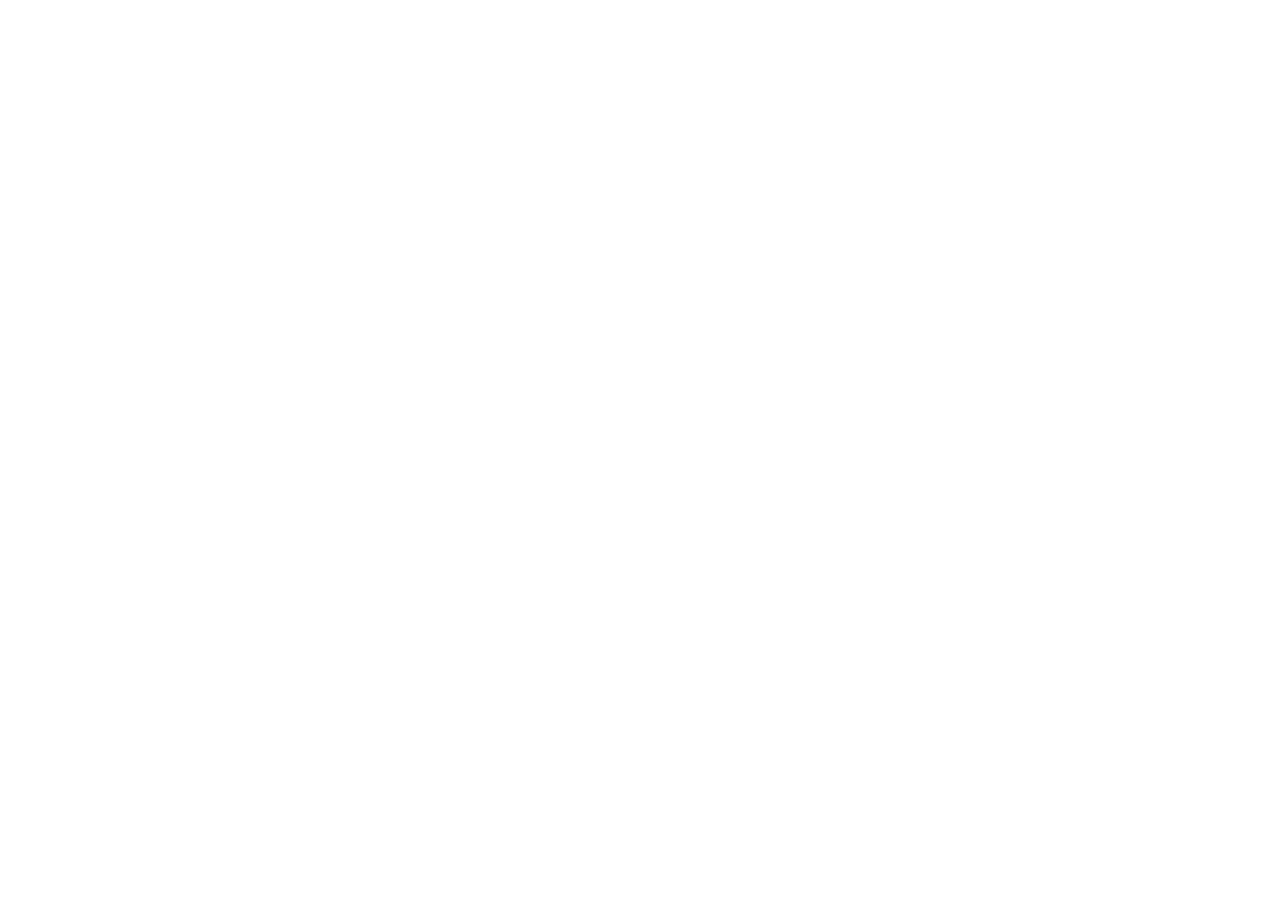
==== facebook.html @ 639b5e3d "fb page" ====
<!DOCTYPE html>
<html lang="en">
<head>
    <meta charset="UTF-8">
    <meta http-equiv="X-UA-Compatible" content="IE=edge">
    <meta name="viewport" content="width=device-width, initial-scale=1.0">
    <title>Document</title>
</head>
<body>
    
</body>
</html>
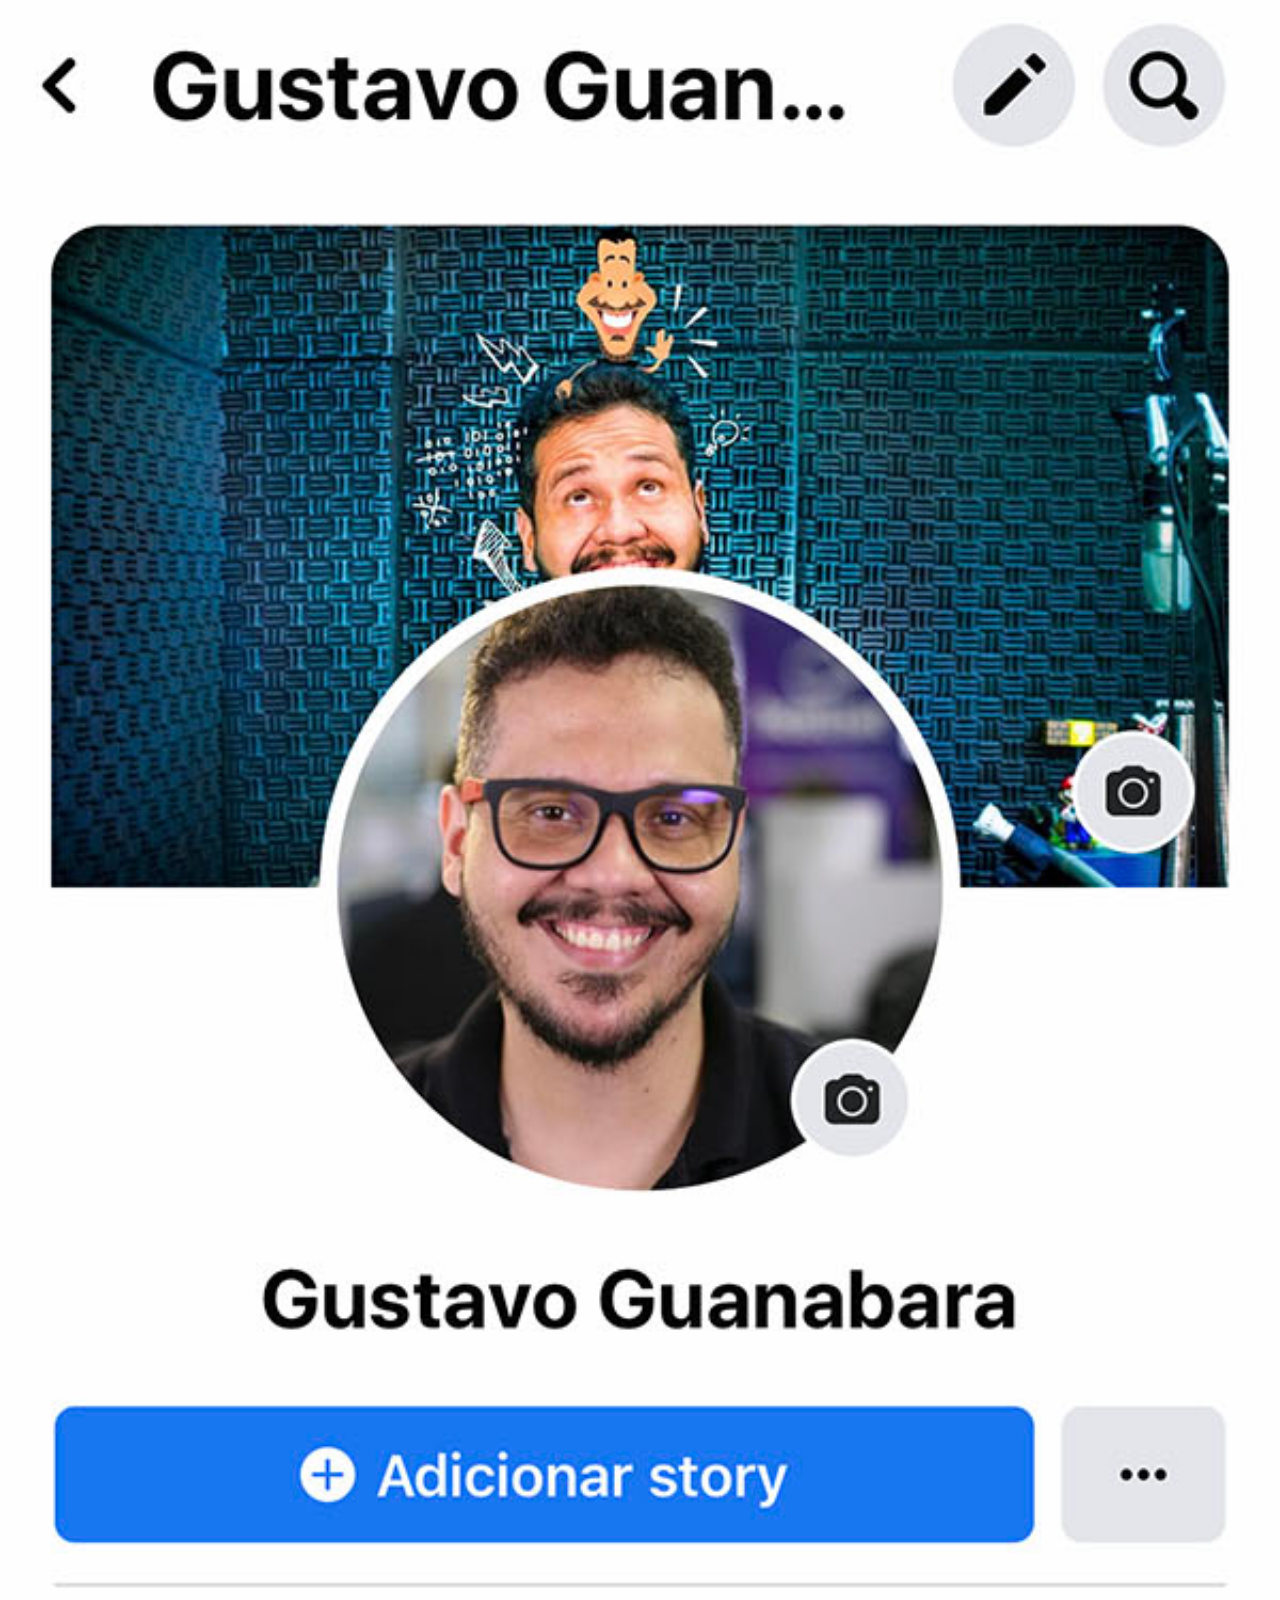
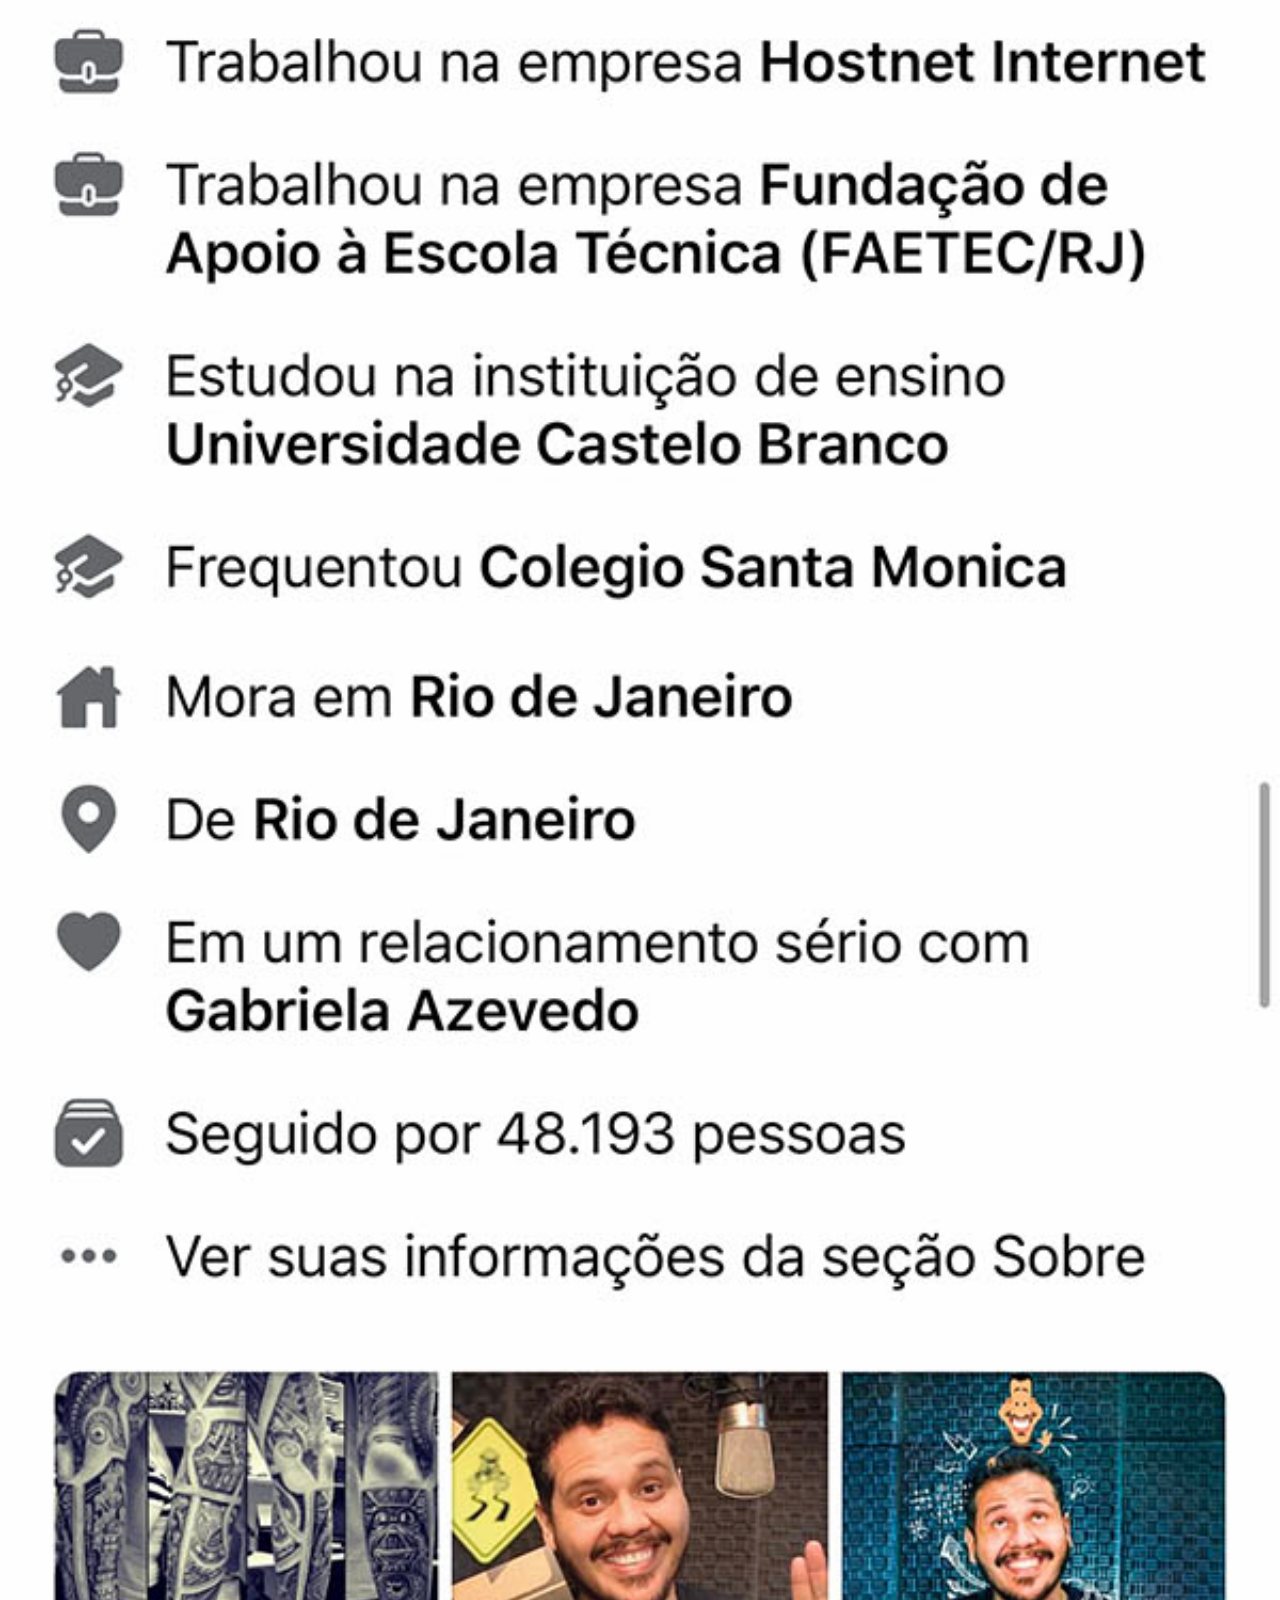
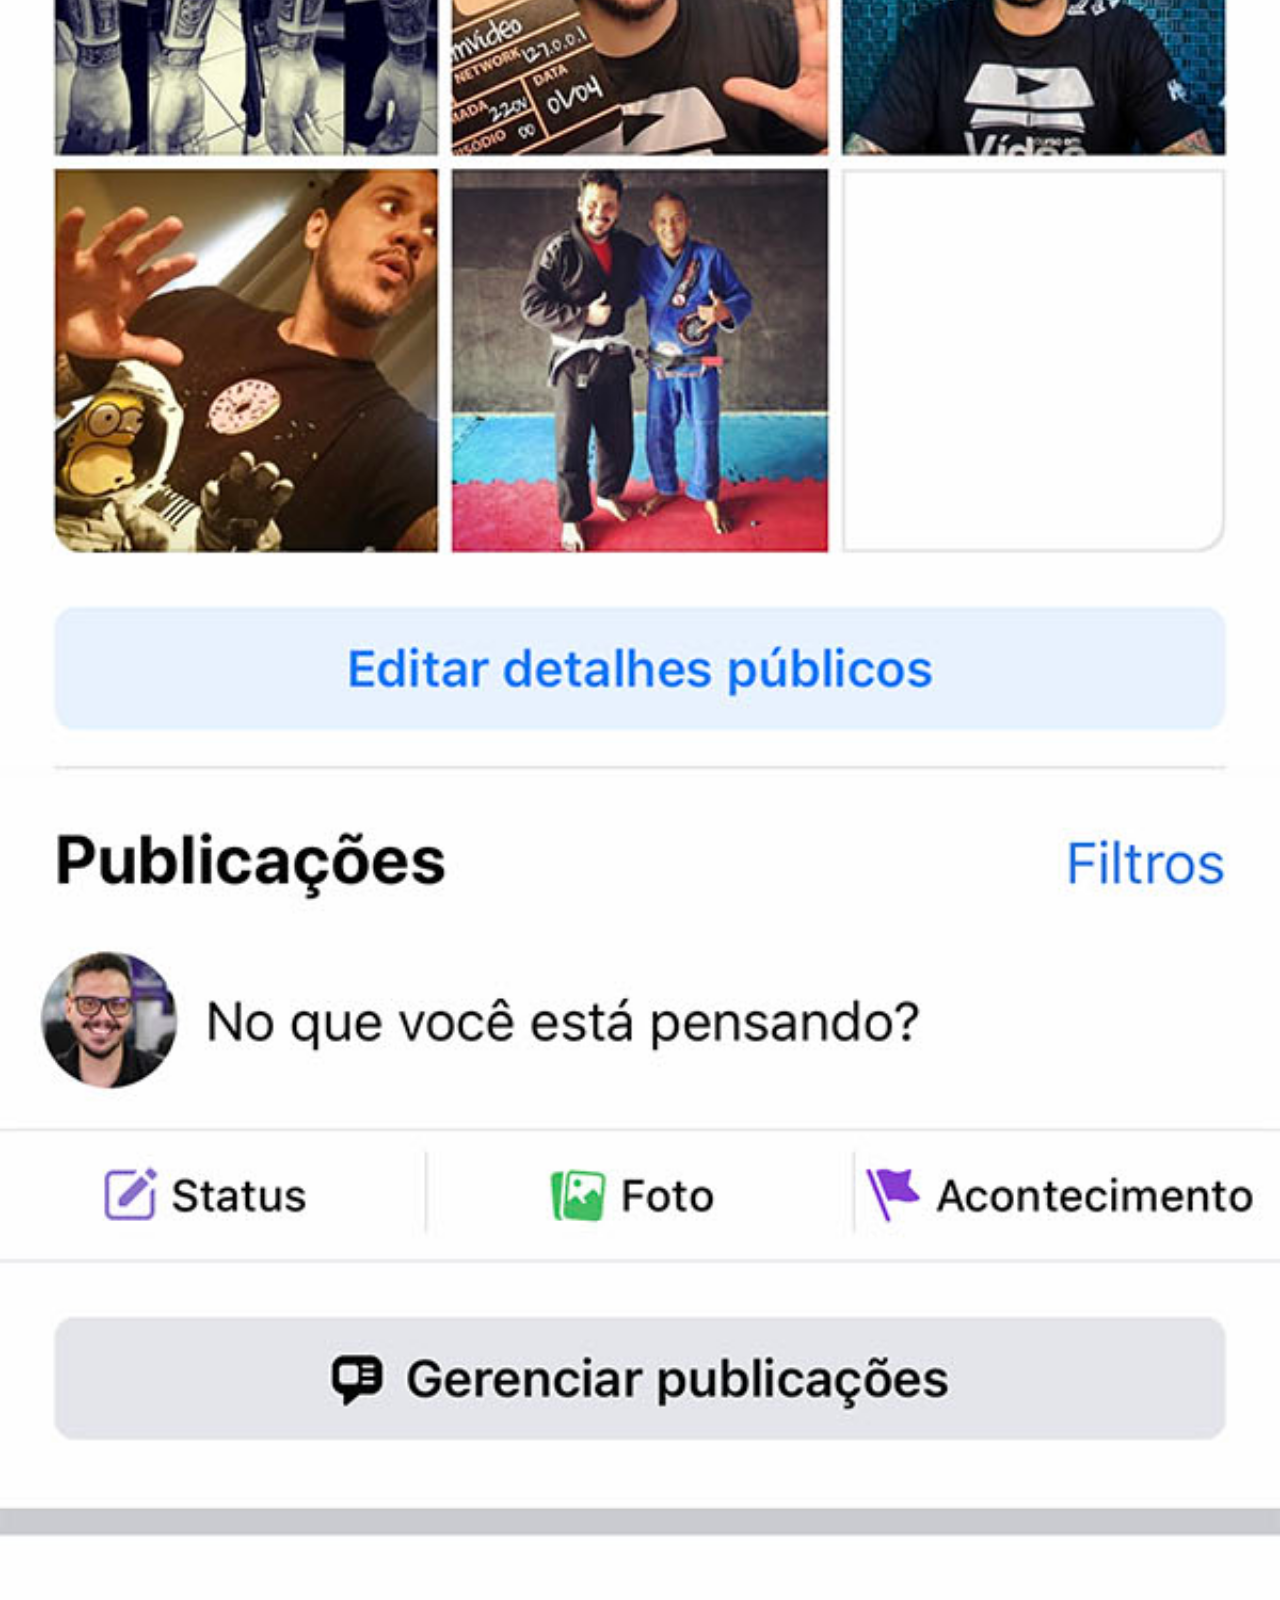
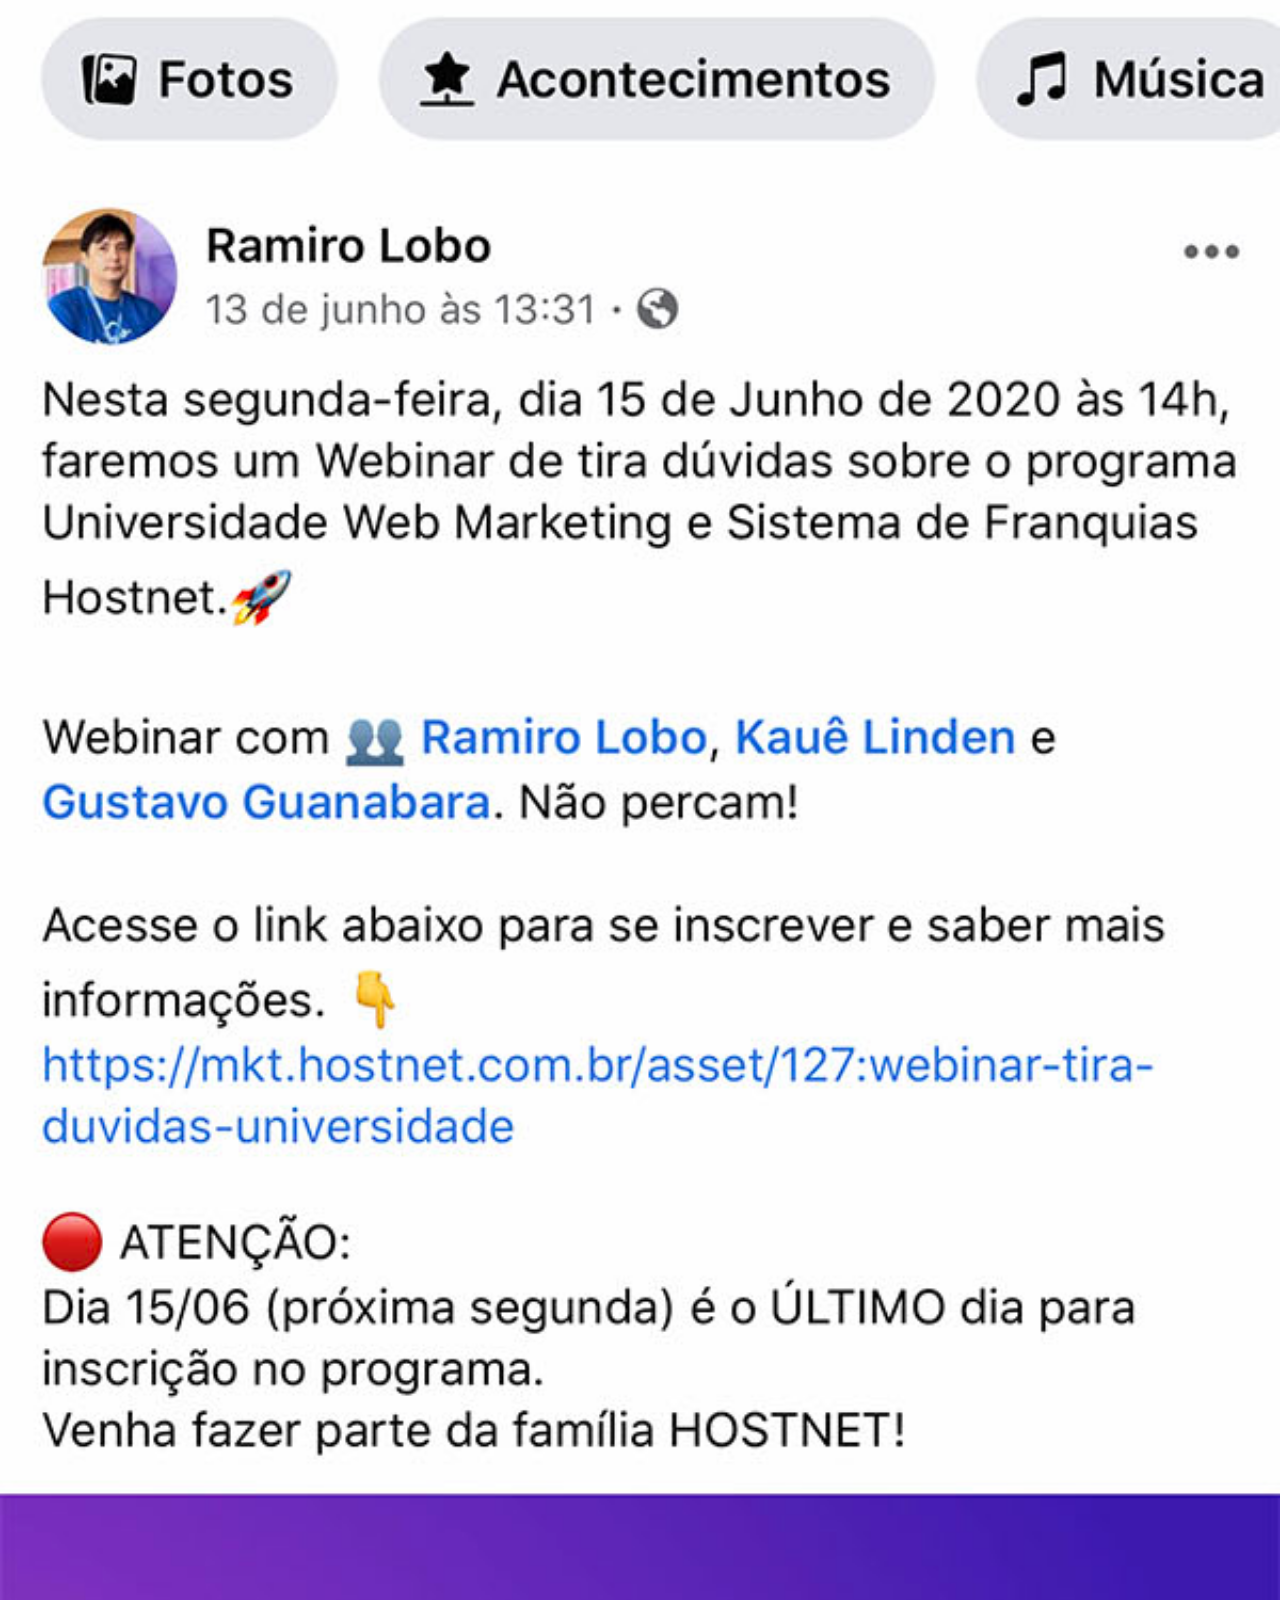
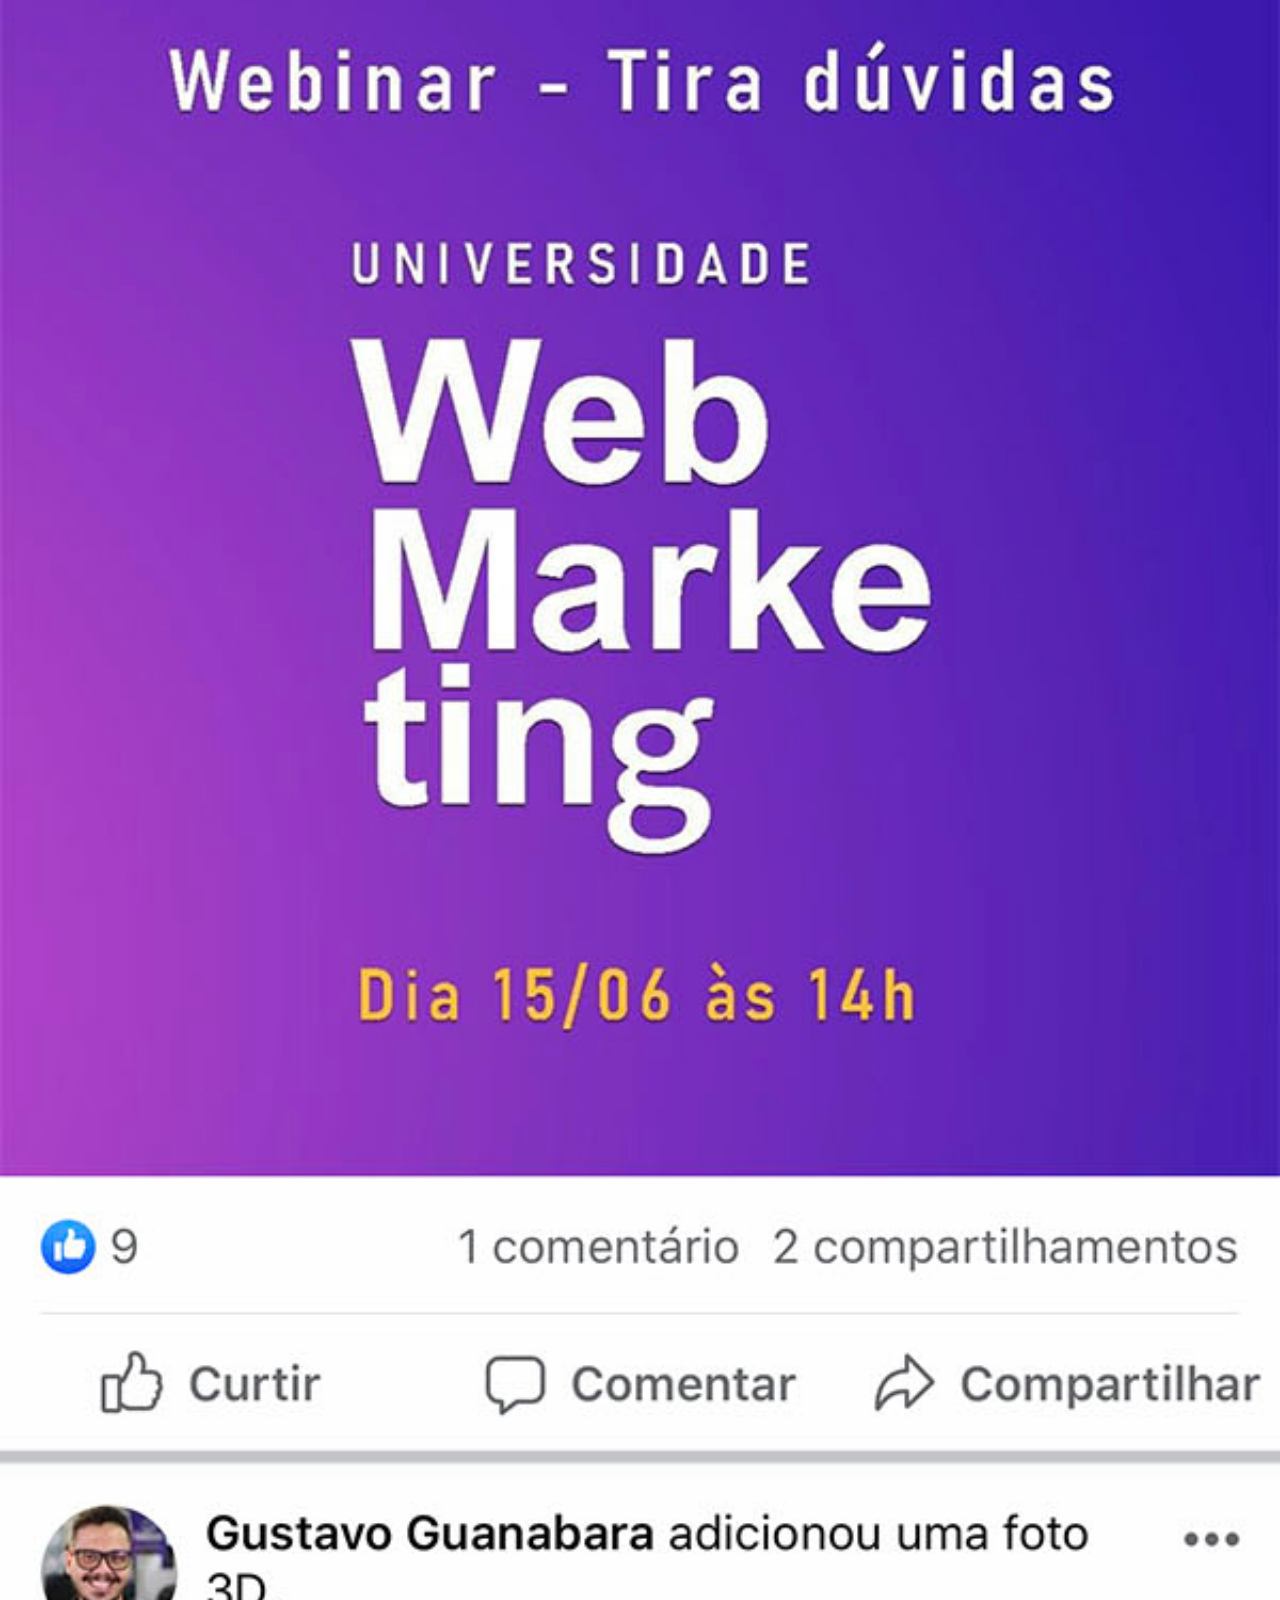
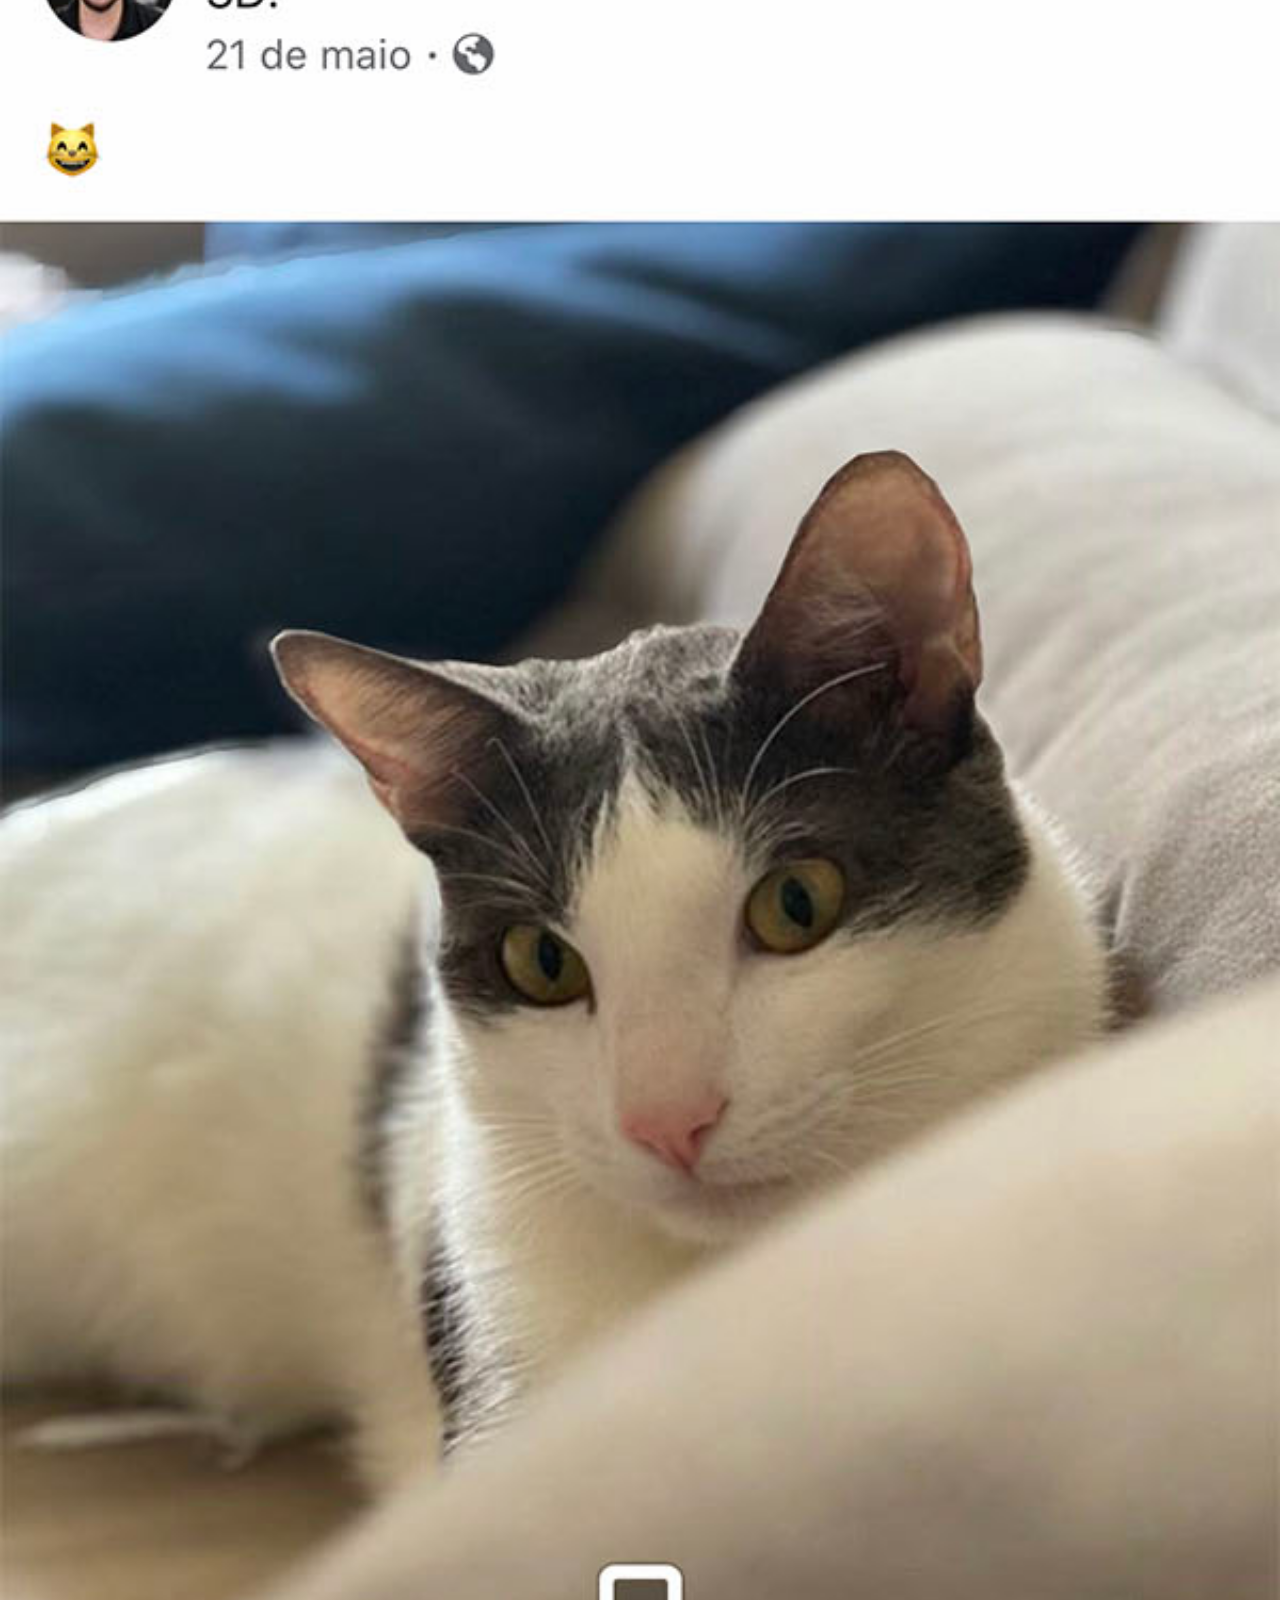
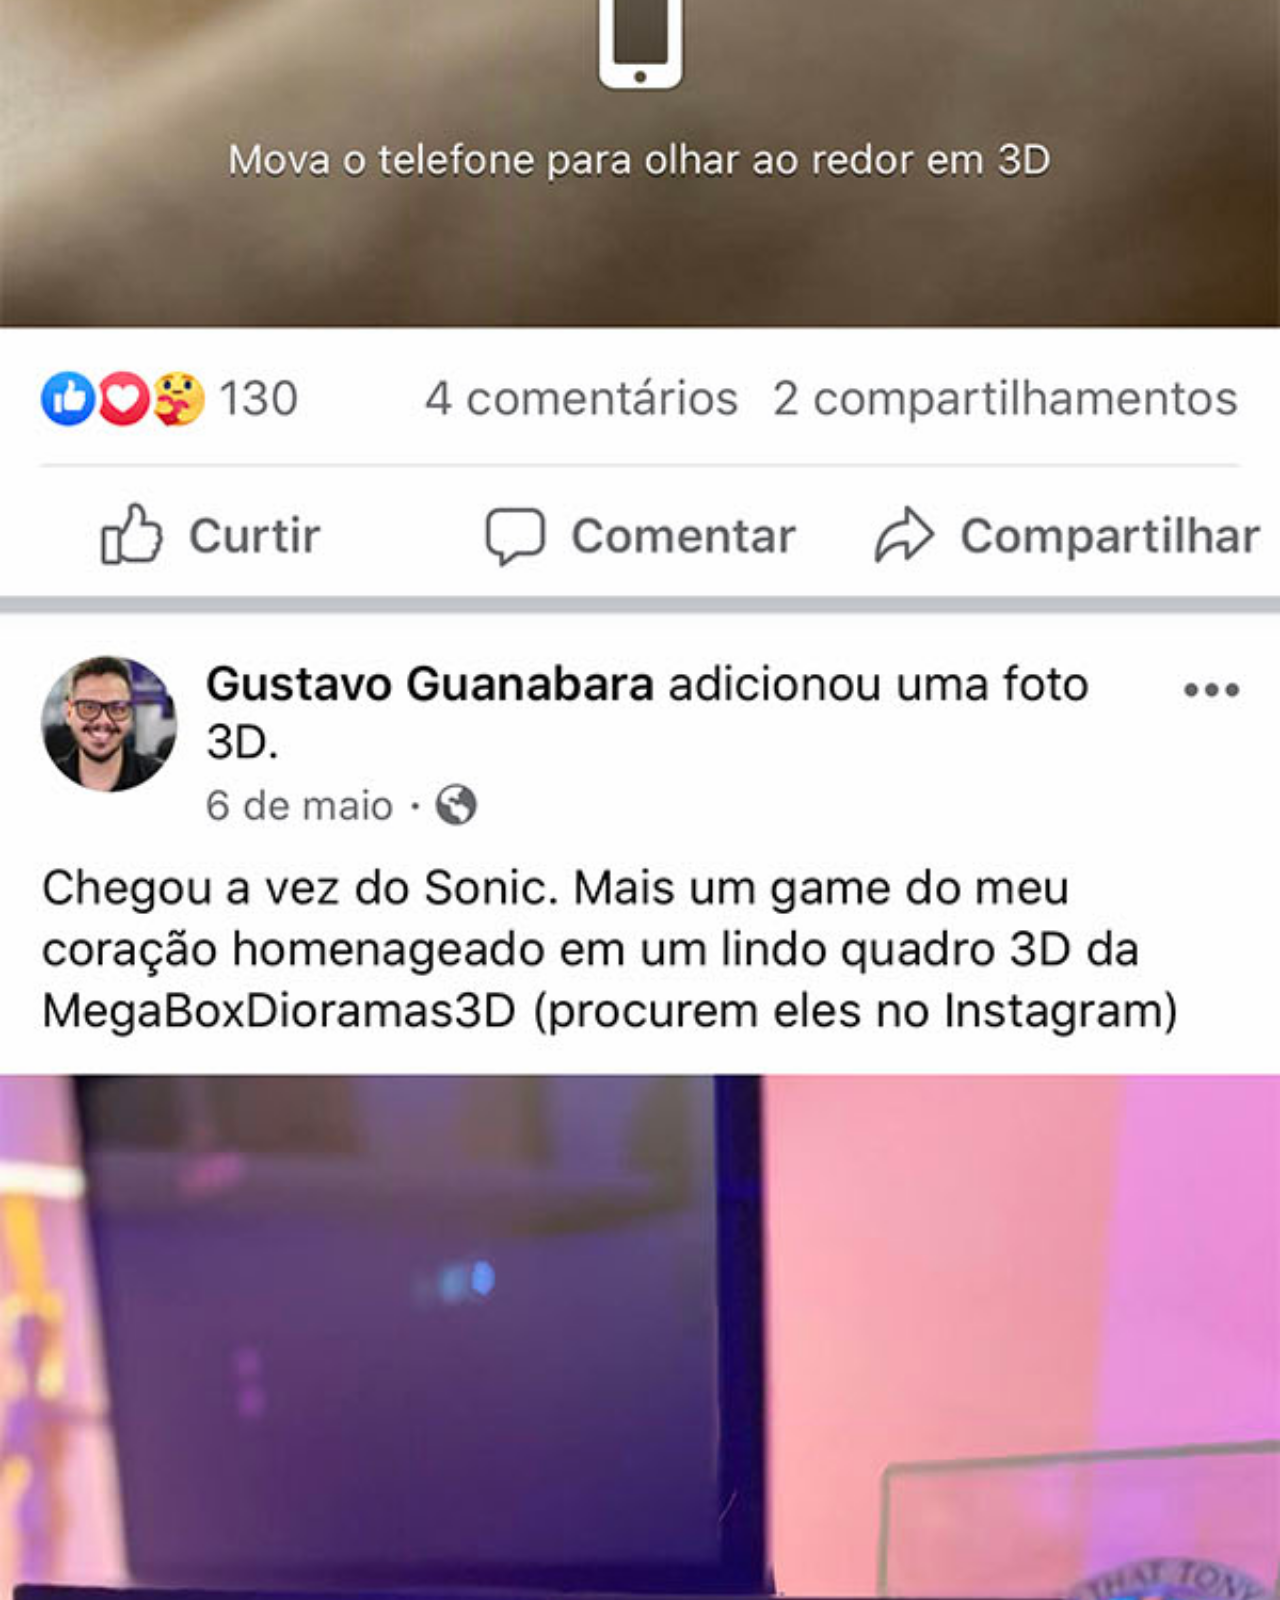
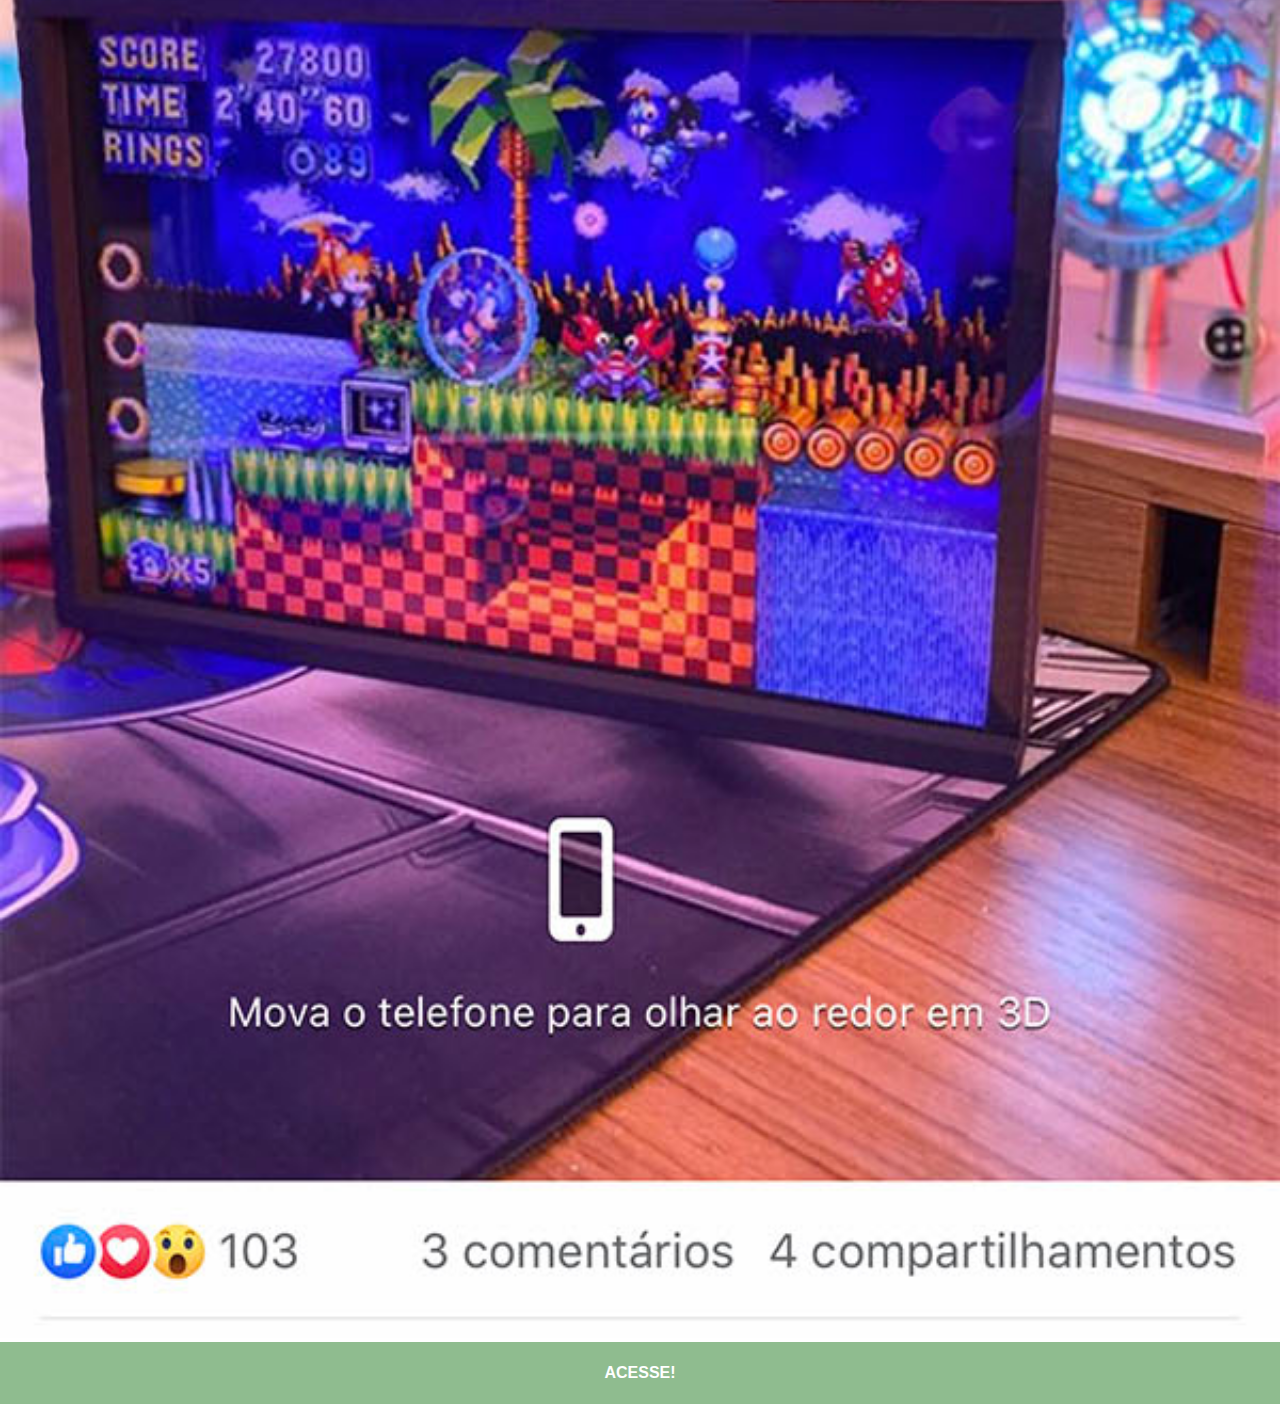
==== commit 9d48d91d: "facebook done" ====
--- a/facebook.html
+++ b/facebook.html
@@ -4,9 +4,11 @@
     <meta charset="UTF-8">
     <meta http-equiv="X-UA-Compatible" content="IE=edge">
     <meta name="viewport" content="width=device-width, initial-scale=1.0">
-    <title>Document</title>
+    <title>Facebook</title>
+    <link rel="stylesheet" href="estilos/SM.css">
 </head>
 <body>
-    
+    <img src="imagens/tela-facebook.jpg" alt="facebook">
+    <a href="https://www.facebook.com/gustavoguanabara" target="_blank">ACESSE!</a>
 </body>
 </html>--- a/estilos/SM.css
+++ b/estilos/SM.css
@@ -0,0 +1,30 @@
+@charset "UTF-8";
+
+* {
+    margin: 0px;
+    padding: 0px;
+    font-family: Arial, Helvetica, sans-serif;
+}
+
+::-webkit-scrollbar {
+    width: 0px;
+    height: 0px;
+}
+
+img {
+    width: 100vw;
+}
+
+a {
+    display: block;
+    background-color: darkseagreen;
+    color: white;
+    padding: 22px;
+    text-align: center;
+    font-weight: bolder;
+    text-decoration: none;
+}
+
+a:hover {
+    background-color: seagreen;
+}
